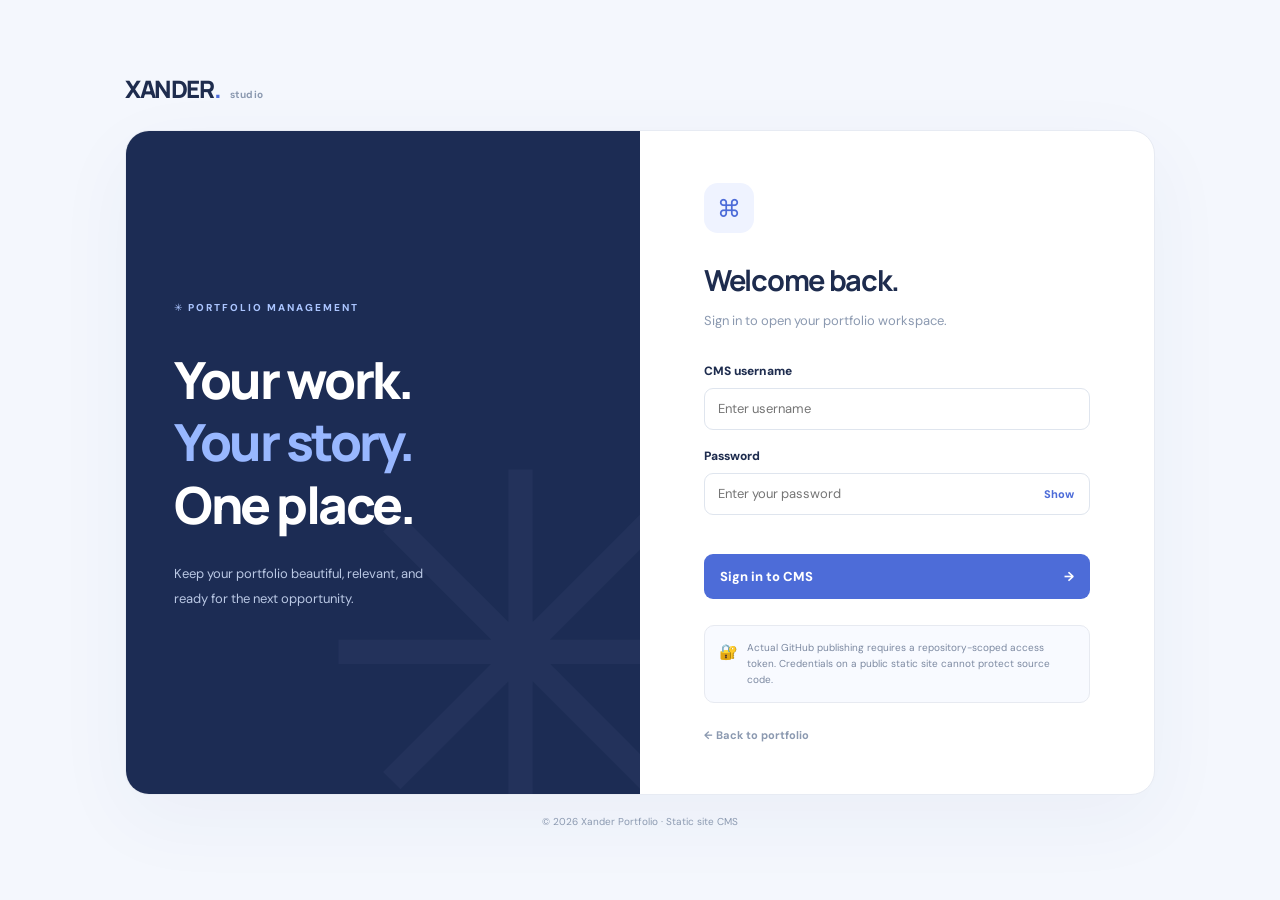
==== admin.html @ 8db1879c "Initial commit - Xander Portfolio Website Initial commit - Xander Portfolio Website" ====
<!doctype html><html lang="en"><head><meta charset="UTF-8"><meta name="viewport" content="width=device-width, initial-scale=1"><meta name="robots" content="noindex,nofollow"><title>Portfolio Studio | Xander CMS</title><link rel="icon" href="assets/favicon.svg" type="image/svg+xml"><link rel="preconnect" href="https://fonts.googleapis.com"><link rel="preconnect" href="https://fonts.gstatic.com" crossorigin><link href="https://fonts.googleapis.com/css2?family=DM+Sans:wght@400;500;600;700&family=Manrope:wght@400;500;600;700;800&display=swap" rel="stylesheet"><link rel="stylesheet" href="css/admin.css"><script>if(sessionStorage.getItem('xander_cms_session')!=='active')location.replace('Sign-In.html');</script><script src="data/portfolio-fallback.js" defer></script><script src="js/admin.js" defer></script></head><body class="admin-body"><div class="cms-layout">
<aside class="sidebar" id="sidebar"><a class="cms-logo" href="index.html">XANDER<span>.</span><small>CMS</small></a><div class="sidebar-subtitle">WORKSPACE</div><nav id="sidebar-nav" aria-label="CMS sections"><button data-section="dashboard" class="nav-item active">◫ <span>Dashboard</span></button><div class="sidebar-subtitle second">CONTENT</div><button data-section="profile" class="nav-item">◉ <span>Profile & About</span></button><button data-section="projects" class="nav-item">▣ <span>Projects</span></button><button data-section="experiences" class="nav-item">▥ <span>Experience</span></button><button data-section="skills" class="nav-item">✳ <span>Skills</span></button><button data-section="achievements" class="nav-item">◇ <span>Achievements</span></button><button data-section="certifications" class="nav-item">✦ <span>Certifications</span></button><button data-section="education" class="nav-item">▤ <span>Education</span></button><div class="sidebar-subtitle second">SETTINGS</div><button data-section="appearance" class="nav-item">◐ <span>Appearance & SEO</span></button><button data-section="socials" class="nav-item">↗ <span>Social & Contact</span></button><button data-section="media" class="nav-item">▧ <span>Media Library</span></button><button data-section="publish" class="nav-item">⬆ <span>GitHub & Publish</span></button></nav><div class="sidebar-bottom"><div class="admin-bubble">XA</div><div><strong>Portfolio Owner</strong><small>Administrator</small></div><button type="button" id="logout-button" title="Sign out" aria-label="Sign out">⇥</button></div></aside>
<div class="workspace"><header class="cms-topbar"><button type="button" class="sidebar-trigger" id="sidebar-trigger" aria-label="Toggle sidebar">☰</button><div class="crumb">Workspace <span>/</span> <strong id="breadcrumb">Dashboard</strong></div><div class="top-actions"><span class="draft-pill" id="draft-status">● Draft ready</span><button class="small-button" id="preview-button">◉ Preview</button><button class="small-button primary" id="top-publish">↑ Publish</button></div></header><main class="cms-main"><div class="cms-section-heading"><div><div class="cms-kicker" id="section-kicker">OVERVIEW</div><h1 id="section-title">Portfolio dashboard</h1><p id="section-description">Manage your digital presence from one workspace.</p></div><div id="section-action"></div></div><div id="cms-content" aria-live="polite"></div></main><footer class="cms-footer">Xander Portfolio Studio <span>·</span> JSON-powered content management <a href="index.html" target="_blank" rel="noopener noreferrer">View website ↗</a></footer></div></div>
<div class="toast" id="toast" role="status" aria-live="polite" hidden></div>
<div class="preview-overlay" id="preview-overlay" hidden><div class="preview-panel"><div class="preview-top"><div><strong>Live portfolio preview</strong><span>Unpublished changes are visible here only</span></div><div><button id="refresh-preview" class="small-button">↻ Refresh</button> <button id="close-preview" class="small-button">✕ Close</button></div></div><iframe id="preview-frame" title="Website live preview" src="index.html"></iframe></div></div>
<input type="file" id="import-json-input" accept=".json,application/json" hidden>
</body></html>
---- css/admin.css ----
:root{--bg:#f7f9fd;--white:#fff;--navy:#1e2c4e;--slate:#596985;--muted:#8b99b0;--stroke:#e7ebf3;--accent:#4d6cd8;--pale:#eff3ff;--danger:#d04a53;--green:#198b69;font-family:'DM Sans',system-ui,sans-serif}*{box-sizing:border-box}body{margin:0;color:var(--navy);font-size:13px;background:var(--bg);min-width:320px}a{text-decoration:none;color:inherit}button,input,textarea,select{font:inherit}button{cursor:pointer}h1,h2,h3,h4{font-family:Manrope,system-ui,sans-serif}h1,h2,h3,p{margin-top:0}button:disabled{opacity:.48;cursor:not-allowed}button:focus-visible,input:focus-visible,textarea:focus-visible,select:focus-visible{outline:3px solid #9eb6ff;outline-offset:1px}[hidden]{display:none!important}
.login-body{min-height:100vh;background:#f4f7fd;display:grid;place-items:center;padding:24px}.login-shell{width:min(1030px,100%)}.login-brand{font:800 24px Manrope,sans-serif;letter-spacing:-1.4px}.login-brand>span,.cms-logo span{color:var(--accent)}.login-brand small{color:var(--muted);font:700 10px 'DM Sans',sans-serif;letter-spacing:.5px;padding-left:6px}.login-grid{margin-top:25px;min-height:590px;display:grid;grid-template-columns:1fr 1fr;border:1px solid var(--stroke);background:#fff;border-radius:24px;overflow:hidden;box-shadow:0 24px 80px #2440750c}.login-visual{padding:53px 48px;background:#1c2c54;color:white;position:relative;overflow:hidden;display:flex;flex-direction:column;justify-content:center}.login-feature{font-size:10px;color:#abc5ff;letter-spacing:2px;font-weight:800;position:relative;z-index:1}.login-big{font:800 clamp(36px,4vw,54px)/1.22 Manrope,sans-serif;letter-spacing:-2.5px;margin:34px 0 27px;position:relative;z-index:1}.login-big em{color:#98b7ff;font-style:normal}.login-visual>p{font-size:13px;color:#bac8e4;line-height:1.9;max-width:265px;position:relative;z-index:1}.login-shape{position:absolute;right:-90px;bottom:-120px;font-size:500px;color:#c1d1ff0a;line-height:1}.login-form-panel{padding:52px clamp(27px,5vw,65px);display:flex;flex-direction:column;justify-content:center}.login-avatar{width:50px;height:50px;display:grid;place-items:center;background:var(--pale);color:var(--accent);border-radius:14px;font-size:24px;margin-bottom:27px}.login-form-panel h1{font-size:29px;letter-spacing:-1.3px;margin-bottom:9px}.login-form-panel>p{color:var(--muted);line-height:1.8;margin-bottom:30px}.login-form-panel form{display:flex;flex-direction:column}.login-form-panel label,.field label{display:block;font-weight:800;color:var(--navy);font-size:12px;margin-bottom:9px}.login-form-panel input,.field input,.field textarea,.field select,.github-form input{background:#fff;width:100%;border:1px solid #dfe5ee;border-radius:9px;min-height:42px;padding:11px 13px;outline:0;color:var(--navy);transition:border .2s}.login-form-panel input:focus,.field input:focus,.field textarea:focus,.field select:focus,.github-form input:focus{border-color:#7c99e9;box-shadow:0 0 0 3px #dce6ff}.login-form-panel form>input{margin-bottom:18px}.password-wrap{position:relative}.password-wrap input{padding-right:72px}.password-wrap button{border:0;background:none;position:absolute;right:10px;top:0;height:100%;color:var(--accent);font-size:11px;font-weight:800}.form-error{min-height:20px;font-size:11px;color:var(--danger);margin:9px 0 10px}.primary-action{min-height:45px;background:var(--accent);color:white;border:0;border-radius:9px;padding:10px 16px;font-weight:800;display:flex;justify-content:space-between;align-items:center}.login-helper{border:1px solid #e7eaf1;background:#f8faff;border-radius:10px;margin-top:26px;padding:14px;line-height:1.6;font-size:10px;color:#7c89a1;display:flex;gap:9px}.login-helper span{font-size:15px}.back-link{font-size:11px;color:var(--muted);margin-top:25px;font-weight:700}.login-bottom{text-align:center;color:var(--muted);font-size:10px;padding-top:20px}
.admin-body{overflow-x:hidden}.cms-layout{display:grid;grid-template-columns:246px minmax(0,1fr);min-height:100vh}.sidebar{position:sticky;top:0;height:100vh;overflow:auto;background:#fff;border-right:1px solid var(--stroke);display:flex;flex-direction:column;padding:26px 15px 15px;z-index:40}.cms-logo{font:800 21px Manrope,sans-serif;letter-spacing:-1px;padding:0 12px;margin-bottom:38px}.cms-logo small{font-size:9px;color:var(--accent);letter-spacing:1px;background:var(--pale);padding:5px 7px;border-radius:6px;margin-left:7px}.sidebar-subtitle{padding:0 13px 12px;font-size:9px;font-weight:800;color:#a4afc0;letter-spacing:1.7px}.sidebar-subtitle.second{padding-top:28px}.sidebar nav{display:flex;flex-direction:column}.nav-item{width:100%;height:40px;display:flex;align-items:center;gap:12px;padding:0 13px;text-align:left;border:0;background:transparent;border-radius:9px;color:#73829b;font-size:17px}.nav-item span{font-size:12px;font-weight:700}.nav-item.active,.nav-item:hover{background:#ecf1ff;color:var(--accent)}.sidebar-bottom{border-top:1px solid var(--stroke);margin-top:auto;padding:18px 8px 0;display:flex;align-items:center;gap:10px}.admin-bubble{height:35px;width:35px;border-radius:12px;display:grid;place-items:center;background:#283c6d;color:#fff;font-weight:800;font-size:11px}.sidebar-bottom strong,.sidebar-bottom small{display:block;font-size:11px}.sidebar-bottom small{font-size:10px;color:var(--muted);margin-top:3px}.sidebar-bottom button{margin-left:auto;border:0;background:transparent;font-size:22px;color:var(--muted)}.workspace{min-width:0;display:flex;flex-direction:column}.cms-topbar{height:73px;background:#fff;border-bottom:1px solid var(--stroke);display:flex;align-items:center;justify-content:space-between;gap:15px;padding:0 36px;position:sticky;top:0;z-index:25}.crumb{color:#a8b2c3;font-size:11px}.crumb span{margin:0 9px;color:#c4ccda}.crumb strong{color:#42526e}.top-actions{display:flex;gap:10px;align-items:center}.draft-pill{color:#8795aa;font-size:10px;font-weight:800;margin-right:7px}.draft-pill.saved{color:var(--green)}.small-button,.action-btn{border:1px solid var(--stroke);border-radius:9px;background:#fff;color:var(--navy);font-size:11px;font-weight:800;padding:10px 14px;display:inline-flex;align-items:center;gap:7px}.small-button.primary,.action-btn.primary{background:var(--accent);color:#fff;border-color:var(--accent)}.small-button:hover,.action-btn:hover{filter:brightness(.97)}.sidebar-trigger{display:none;border:0;background:transparent;font-size:20px}.cms-main{padding:35px 36px 60px;max-width:1270px;width:100%;margin:0 auto;flex:1}.cms-kicker{color:var(--accent);font-size:10px;font-weight:800;letter-spacing:1.5px;margin-bottom:11px}.cms-section-heading{display:flex;justify-content:space-between;align-items:end;gap:15px;margin-bottom:27px}.cms-section-heading h1{font-size:28px;letter-spacing:-1.3px;margin:0 0 8px}.cms-section-heading p{color:var(--muted);font-size:12px;margin:0}.cms-footer{padding:20px 35px;border-top:1px solid var(--stroke);font-size:10px;color:var(--muted);background:#fff}.cms-footer span{padding:0 8px}.cms-footer a{float:right;color:var(--accent);font-weight:800}.stat-grid{display:grid;grid-template-columns:repeat(4,minmax(0,1fr));gap:13px;margin-bottom:23px}.stat-card,.panel,.editor-card{background:#fff;border:1px solid var(--stroke);border-radius:14px;box-shadow:0 9px 36px #23365404}.stat-card{padding:22px 20px}.stat-icon{width:37px;height:37px;display:grid;place-items:center;background:var(--pale);color:var(--accent);border-radius:10px;font-size:20px}.stat-card strong{display:block;font:800 29px Manrope,sans-serif;margin:13px 0 2px}.stat-card small{font-size:11px;color:var(--muted)}.dashboard-grid{display:grid;grid-template-columns:1.25fr .75fr;gap:18px}.panel{padding:25px}.panel h2{font-size:17px;letter-spacing:-.5px;margin-bottom:13px}.panel>p{font-size:12px;line-height:1.8;color:var(--muted)}.quick-list{display:flex;flex-direction:column;gap:10px;margin-top:20px}.quick-row{display:flex;align-items:center;justify-content:space-between;padding:14px 16px;background:#f7f9ff;border:1px solid var(--stroke);border-radius:9px}.quick-row strong{font-size:12px}.quick-row small{display:block;font-size:10px;color:var(--muted);margin-top:5px}.quick-row button{border:0;background:none;color:var(--accent);font-weight:800;font-size:11px}.notice-panel{background:#20355f;border-color:#20355f;color:#fff;overflow:hidden;position:relative}.notice-panel:after{content:'✳';position:absolute;right:-36px;bottom:-65px;font-size:270px;color:#ffffff07}.notice-panel h2{color:#fff}.notice-panel>p{color:#b5c6e8}.notice-panel .action-btn{position:relative;z-index:1}.notice-panel code{color:#fff}.hint-box{border-radius:11px;border:1px solid #dce6fb;background:#f6f9ff;padding:16px 18px;color:#546889;font-size:11px;line-height:1.8;margin-bottom:20px}.hint-box strong{color:#33466b}.hint-box.warning{background:#fff9ef;border-color:#f5e3bc;color:#866838}.editor-card{padding:23px;margin-bottom:15px}.editor-card-top{display:flex;justify-content:space-between;align-items:start;gap:15px;padding-bottom:18px}.editor-card-top strong{display:block;font-size:14px}.editor-card-top small{color:var(--muted);font-size:11px;margin-top:5px;display:block}.card-btns{display:flex;align-items:center;gap:6px;flex-wrap:wrap;justify-content:flex-end}.mini-btn{border:1px solid var(--stroke);background:#fff;color:#627492;border-radius:8px;padding:6px 10px;font-size:11px;font-weight:800}.mini-btn.danger{color:var(--danger)}.mini-btn:hover{background:#f7f9fd}.fields-grid{display:grid;grid-template-columns:repeat(2,minmax(0,1fr));gap:17px}.field.full{grid-column:1/-1}.field>label{display:block;font-size:11px;font-weight:800;color:#53627c;margin-bottom:8px}.field input,.field select{min-height:39px;padding:9px 11px;font-size:12px}.field textarea{min-height:91px;line-height:1.7;resize:vertical;font-size:12px}.field-help{font-size:10px;color:var(--muted);margin-top:6px}.field-check{display:flex;align-items:center;gap:9px;font-size:12px;font-weight:800;color:#61718d;margin-top:24px}.field-check input{width:16px;height:16px;min-height:0;accent-color:var(--accent)}.section-actions{display:flex;gap:9px;flex-wrap:wrap}.subsection-heading{font-size:14px;font-weight:800;margin:26px 0 16px}.empty-editor{text-align:center;padding:50px;border:1px dashed #ccd5e7;border-radius:12px;color:var(--muted)}.repo-banner{background:#eaf1ff;border:1px solid #d7e5ff;border-radius:11px;padding:17px;display:flex;align-items:center;gap:13px;margin-bottom:21px}.repo-banner b{font-size:12px}.repo-banner small{display:block;margin-top:4px;color:#6f80a0}.repo-banner .repo-icon{font-size:23px;color:var(--accent)}.github-form{display:grid;grid-template-columns:1fr 1fr;gap:15px}.github-form label{display:block;font-weight:800;font-size:11px;color:#53627c;margin:0 0 8px}.github-form input{font-size:12px}.github-form .wide{grid-column:1/-1}.github-form .token-wrap{position:relative}.github-form .token-wrap input{padding-right:65px}.github-form .token-wrap button{position:absolute;top:1px;right:1px;height:calc(100% - 2px);border:0;background:#f4f7fe;border-radius:0 7px 7px 0;padding:0 12px;color:var(--accent);font-weight:800;font-size:11px}.github-buttons{display:flex;flex-wrap:wrap;gap:9px;margin-top:17px}.published-state{background:#eaf8f2;color:#1c8b65;border:1px solid #c6ebdc;border-radius:10px;padding:13px 16px;margin-top:15px;font-size:11px}.help-steps{font-size:12px;line-height:2;color:#6a7991;padding-left:23px}.help-steps a{color:var(--accent);text-decoration:underline}.help-steps code{background:#f0f3f8;padding:2px 5px;border-radius:4px;color:#39517d}.media-form{display:flex;gap:10px;flex-wrap:wrap;align-items:center;margin:18px 0}.media-form input[type=file]{max-width:100%}.media-result{font-family:monospace;color:var(--accent);word-break:break-all}.preview-overlay{position:fixed;z-index:99;inset:0;background:#0d1938ce;padding:18px;display:grid;place-items:center}.preview-panel{width:min(1290px,100%);height:min(92vh,910px);border-radius:15px;background:#fff;overflow:hidden;display:flex;flex-direction:column}.preview-top{padding:13px 17px;display:flex;justify-content:space-between;gap:12px;align-items:center;border-bottom:1px solid var(--stroke)}.preview-top strong,.preview-top span{display:block}.preview-top strong{font-size:13px}.preview-top span{color:var(--muted);font-size:10px;margin-top:4px}.preview-panel iframe{width:100%;height:100%;border:0}.toast{position:fixed;z-index:100;bottom:25px;right:23px;padding:14px 19px;color:white;background:#273b67;border-radius:10px;font-size:12px;box-shadow:0 12px 32px #25375b40;max-width:380px}
@media(max-width:1100px){.stat-grid{grid-template-columns:repeat(2,1fr)}.dashboard-grid{grid-template-columns:1fr}}@media(max-width:800px){.cms-layout{grid-template-columns:1fr}.sidebar{position:fixed;left:0;top:0;width:252px;transform:translateX(-105%);box-shadow:0 10px 55px #27365d20;transition:transform .2s}.sidebar.open{transform:translateX(0)}.sidebar-trigger{display:block}.cms-topbar{padding:0 18px}.cms-main{padding:26px 18px 40px}.draft-pill{display:none}.cms-section-heading{align-items:start}.login-grid{grid-template-columns:1fr}.login-visual{min-height:275px;padding:35px}.login-big{font-size:34px;margin:17px 0}.login-shape{font-size:300px}.login-form-panel{padding:36px}}@media(max-width:540px){.stat-grid{gap:10px}.stat-card{padding:15px}.stat-card strong{font-size:24px}.fields-grid,.github-form{grid-template-columns:1fr}.github-form .wide{grid-column:auto}.cms-section-heading{flex-direction:column;align-items:stretch}.cms-section-heading h1{font-size:24px}.top-actions{gap:6px}.top-actions .small-button{font-size:10px;padding:8px}.crumb{font-size:10px}.editor-card{padding:15px}.editor-card-top{flex-direction:column}.card-btns{justify-content:flex-start}.preview-top{align-items:flex-start}.preview-top .small-button{padding:6px;font-size:10px}.login-body{padding:12px}.login-grid{margin-top:15px}.preview-overlay{padding:5px}.preview-panel{height:97vh}.cms-footer{padding:15px}.cms-footer a{display:none}}
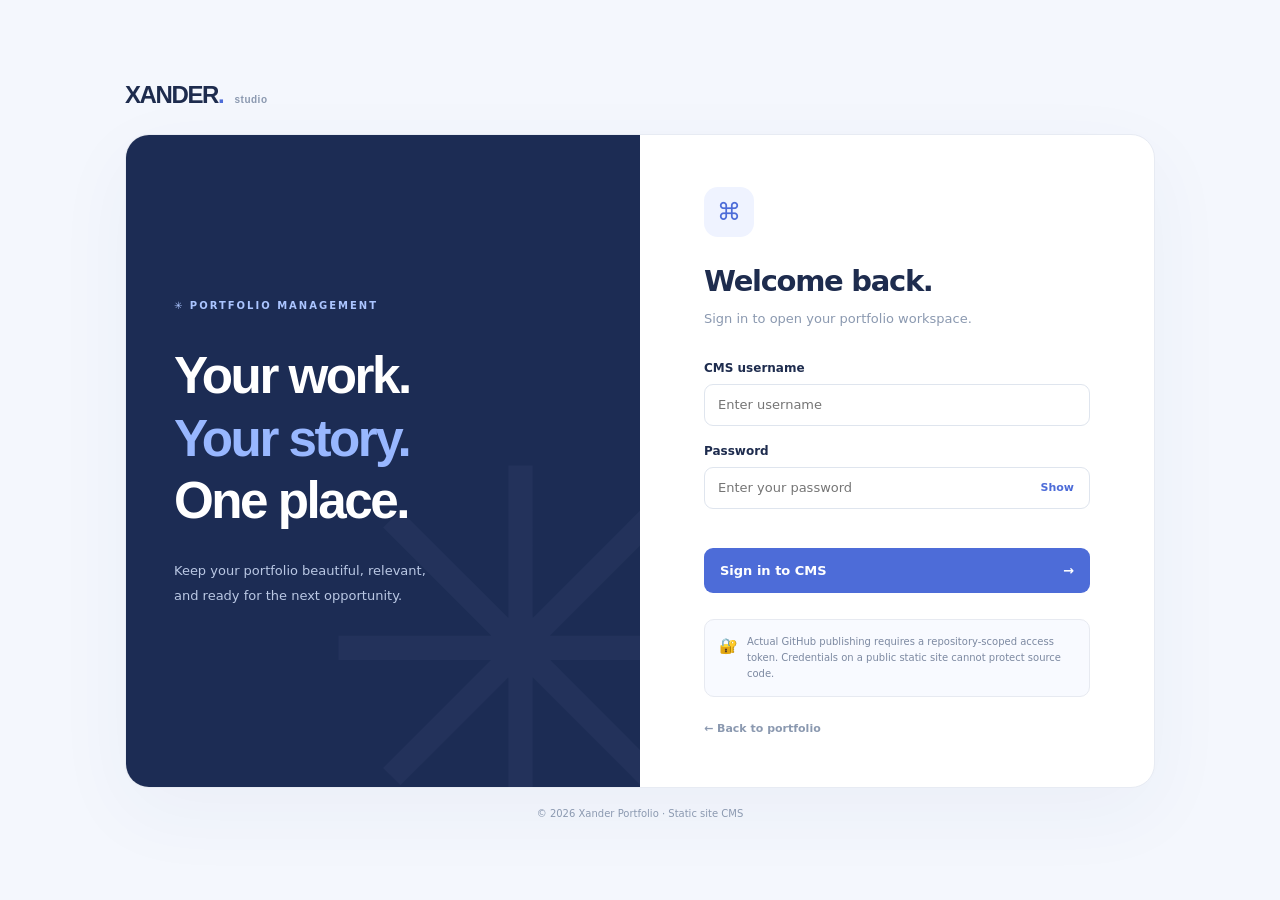
==== commit b259b297: "Enhancement Security And Bugfixing 1. Dari segi security, ketika saya mengakses untuk hit ke data/po" ====
--- a/admin.html
+++ b/admin.html
@@ -1,4 +1,4 @@
-<!doctype html><html lang="en"><head><meta charset="UTF-8"><meta name="viewport" content="width=device-width, initial-scale=1"><meta name="robots" content="noindex,nofollow"><title>Portfolio Studio | Xander CMS</title><link rel="icon" href="assets/favicon.svg" type="image/svg+xml"><link rel="preconnect" href="https://fonts.googleapis.com"><link rel="preconnect" href="https://fonts.gstatic.com" crossorigin><link href="https://fonts.googleapis.com/css2?family=DM+Sans:wght@400;500;600;700&family=Manrope:wght@400;500;600;700;800&display=swap" rel="stylesheet"><link rel="stylesheet" href="css/admin.css"><script>if(sessionStorage.getItem('xander_cms_session')!=='active')location.replace('Sign-In.html');</script><script src="data/portfolio-fallback.js" defer></script><script src="js/admin.js" defer></script></head><body class="admin-body"><div class="cms-layout">
+<!doctype html><html lang="en"><head><meta charset="UTF-8"><meta http-equiv="Content-Security-Policy" content="default-src 'self'; script-src 'self'; style-src 'self' 'unsafe-inline' https://fonts.googleapis.com; font-src 'self' https://fonts.gstatic.com; img-src 'self' https: data: blob:; connect-src 'self' https://api.github.com; frame-src 'self'; base-uri 'self'; object-src 'none'; form-action 'self'"><meta name="viewport" content="width=device-width, initial-scale=1"><meta name="robots" content="noindex,nofollow"><title>Portfolio Studio | Xander CMS</title><link rel="icon" href="assets/favicon.svg" type="image/svg+xml"><link rel="preconnect" href="https://fonts.googleapis.com"><link rel="preconnect" href="https://fonts.gstatic.com" crossorigin><link href="https://fonts.googleapis.com/css2?family=DM+Sans:wght@400;500;600;700&family=Manrope:wght@400;500;600;700;800&display=swap" rel="stylesheet"><link rel="stylesheet" href="css/admin.css"><script src="js/gate.js"></script><script src="data/portfolio-fallback.js" defer></script><script src="js/admin.js" defer></script></head><body class="admin-body"><div class="cms-layout">
 <aside class="sidebar" id="sidebar"><a class="cms-logo" href="index.html">XANDER<span>.</span><small>CMS</small></a><div class="sidebar-subtitle">WORKSPACE</div><nav id="sidebar-nav" aria-label="CMS sections"><button data-section="dashboard" class="nav-item active">◫ <span>Dashboard</span></button><div class="sidebar-subtitle second">CONTENT</div><button data-section="profile" class="nav-item">◉ <span>Profile & About</span></button><button data-section="projects" class="nav-item">▣ <span>Projects</span></button><button data-section="experiences" class="nav-item">▥ <span>Experience</span></button><button data-section="skills" class="nav-item">✳ <span>Skills</span></button><button data-section="achievements" class="nav-item">◇ <span>Achievements</span></button><button data-section="certifications" class="nav-item">✦ <span>Certifications</span></button><button data-section="education" class="nav-item">▤ <span>Education</span></button><div class="sidebar-subtitle second">SETTINGS</div><button data-section="appearance" class="nav-item">◐ <span>Appearance & SEO</span></button><button data-section="socials" class="nav-item">↗ <span>Social & Contact</span></button><button data-section="media" class="nav-item">▧ <span>Media Library</span></button><button data-section="publish" class="nav-item">⬆ <span>GitHub & Publish</span></button></nav><div class="sidebar-bottom"><div class="admin-bubble">XA</div><div><strong>Portfolio Owner</strong><small>Administrator</small></div><button type="button" id="logout-button" title="Sign out" aria-label="Sign out">⇥</button></div></aside>
 <div class="workspace"><header class="cms-topbar"><button type="button" class="sidebar-trigger" id="sidebar-trigger" aria-label="Toggle sidebar">☰</button><div class="crumb">Workspace <span>/</span> <strong id="breadcrumb">Dashboard</strong></div><div class="top-actions"><span class="draft-pill" id="draft-status">● Draft ready</span><button class="small-button" id="preview-button">◉ Preview</button><button class="small-button primary" id="top-publish">↑ Publish</button></div></header><main class="cms-main"><div class="cms-section-heading"><div><div class="cms-kicker" id="section-kicker">OVERVIEW</div><h1 id="section-title">Portfolio dashboard</h1><p id="section-description">Manage your digital presence from one workspace.</p></div><div id="section-action"></div></div><div id="cms-content" aria-live="polite"></div></main><footer class="cms-footer">Xander Portfolio Studio <span>·</span> JSON-powered content management <a href="index.html" target="_blank" rel="noopener noreferrer">View website ↗</a></footer></div></div>
 <div class="toast" id="toast" role="status" aria-live="polite" hidden></div>
